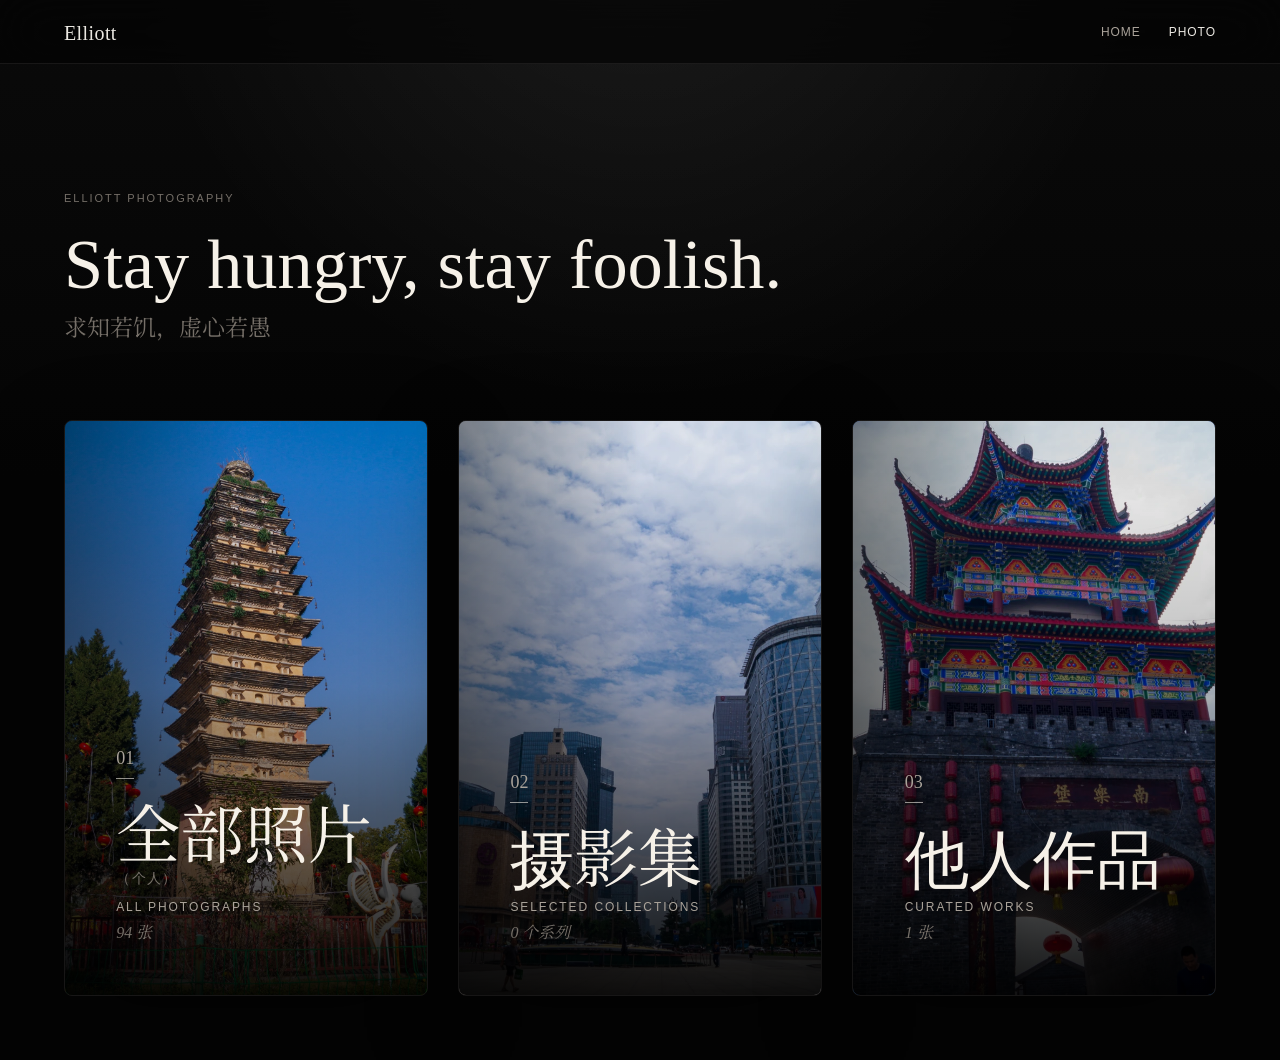
==== photo/index.html @ 7c8826be "Separate tile backgrounds: personal vs others pools" ====
<!doctype html>
<html lang="zh-CN">
  <head>
    <meta charset="utf-8">
    <meta name="viewport" content="width=device-width, initial-scale=1">
    <title>Photo | Elliott</title>
    <link rel="stylesheet" href="/assets/styles.css">
  </head>
  <body>
    <script src="/assets/header.js"></script>
    <main class="photo-landing">
      <section class="photo-hero">
        <p class="kicker">Elliott Photography</p>
        <div class="hero-quote" id="hero-quote">
          <h1 class="hero-quote-en" id="hero-quote-en"></h1>
          <p class="hero-quote-zh" id="hero-quote-zh"></p>
        </div>
      </section>
      <section class="photo-tiles" aria-label="摄影入口">
        <a class="photo-tile photo-tile-all" href="/photo/all/">
          <img class="tile-bg-img" id="tile-bg-all" alt="">
          <span class="tile-index">01</span>
          <span class="tile-title">全部照片</span>
          <span class="tile-tag">（个人）</span>
          <span class="tile-subtitle">All photographs</span>
          <span class="tile-stat" id="all-count"></span>
        </a>
        <a class="photo-tile photo-tile-collections" href="/photo/collections/">
          <span class="tile-index">02</span>
          <span class="tile-title">摄影集</span>
          <span class="tile-subtitle">Selected collections</span>
          <span class="tile-stat" id="collection-count"></span>
        </a>
        <a class="photo-tile photo-tile-others" href="/photo/others/">
          <img class="tile-bg-img" id="tile-bg-others" alt="">
          <span class="tile-index">03</span>
          <span class="tile-title">他人作品</span>
          <span class="tile-subtitle">Curated works</span>
          <span class="tile-stat" id="others-count"></span>
        </a>
      </section>
    </main>

    <script src="/assets/photo-data.js"></script>
    <script>
      (function () {
        var items = window.PHOTO_ITEMS || [];
        var allCount = document.querySelector("#all-count");
        var colCount = document.querySelector("#collection-count");
        var othersCount = document.querySelector("#others-count");
        if (allCount) allCount.textContent = items.filter(function(p) { return !p.author; }).length + " 张";
        if (colCount) {
          var cols = new Set(items.map(function (p) { return p.collection; }).filter(Boolean));
          colCount.textContent = cols.size + " 个系列";
        }
        if (othersCount) {
          var others = items.filter(function (p) { return !!p.author; });
          othersCount.textContent = others.length + " 张";
        }

        var quotes = [
          { en: "Die Luft der Freiheit weht.",       zh: "自由之风永远吹拂" },
          { en: "Fiat Lux.",                          zh: "要有光" },
          { en: "Turn on, tune in, drop out.",        zh: "觉醒，融入，超脱" },
          { en: "Why join the navy if you can be a pirate.", zh: "能当海盗，何必从军" },
          { en: "Amor Fati.",                         zh: "爱命运" },
          { en: "Memento Mori.",                      zh: "勿忘你终有一死" },
          { en: "Stay hungry, stay foolish.",          zh: "求知若饥，虚心若愚" },
          { en: "Verweile doch, du bist so schön.",    zh: "你真美啊，请停一停" }
        ];
        var q = quotes[Math.floor(Math.random() * quotes.length)];
        document.getElementById("hero-quote-en").textContent = q.en;
        document.getElementById("hero-quote-zh").textContent = q.zh;

        /* ---- rotating tile backgrounds ---- */

        var tileBgAll = document.getElementById("tile-bg-all");
        var tileBgOthers = document.getElementById("tile-bg-others");
        if (!tileBgAll || !tileBgOthers || !items.length) return;

        var personalImages = items.filter(function (p) { return !p.author; }).map(function (p) { return p.image; });
        var othersImages = items.filter(function (p) { return !!p.author; }).map(function (p) { return p.image; });

        var currentAll = -1, currentOthers = -1;
        var fadingAll = false, fadingOthers = false;

        function pickNext(arr, current) {
          if (!arr.length) return -1;
          var next;
          do { next = Math.floor(Math.random() * arr.length); }
          while (next === current && arr.length > 1);
          return next;
        }

        function cycle(slot, target, images, currentRef, fadingRef) {
          return function () {
            if (fadingRef[0]) return;
            if (!images.length) return;
            var next = pickNext(images, currentRef[0]);
            if (next < 0) return;
            var preload = new Image();
            preload.onload = function () {
              if (fadingRef[0]) return;
              fadingRef[0] = true;
              target.style.opacity = "0";
              target.addEventListener("transitionend", function handler() {
                target.removeEventListener("transitionend", handler);
                target.src = images[next];
                target.style.opacity = "1";
                currentRef[0] = next;
                fadingRef[0] = false;
              });
            };
            preload.src = images[next];
          };
        }

        var fadeAll = { 0: false };
        var fadeOthers = { 0: false };
        var curAll = { 0: -1 };
        var curOthers = { 0: -1 };

        function setBg(slot, target, images, currentRef) {
          if (!images.length) return;
          var idx = pickNext(images, -1);
          if (idx < 0) return;
          currentRef[0] = idx;
          target.src = images[idx];
        }

        setBg("all", tileBgAll, personalImages, curAll);
        setBg("others", tileBgOthers, othersImages, curOthers);

        setInterval(cycle("all", tileBgAll, personalImages, curAll, fadeAll), 6000);
        setInterval(cycle("others", tileBgOthers, othersImages, curOthers, fadeOthers), 6000);
      })();
    </script>
  </body>
</html>
---- assets/styles.css ----
@font-face {
  font-family: "Noto Serif SC";
  src: url("[data-uri]") format("woff2");
  font-display: swap;
}

:root {
  color-scheme: dark;
  --bg: #040404;
  --ink: #f6f1e8;
  --text: #ebe8e2;
  --muted: #aaa39a;
  --dim: #756f68;
  --line: rgba(246, 241, 232, 0.16);
  --line-soft: rgba(246, 241, 232, 0.08);
  --panel: rgba(246, 241, 232, 0.045);
  --serif: "Noto Serif SC", Didot, "Bodoni 72", "Times New Roman", "Songti SC", serif;
  --sans: -apple-system, BlinkMacSystemFont, "SF Pro Text", "Helvetica Neue", Arial, sans-serif;
}

* {
  box-sizing: border-box;
}

body {
  margin: 0;
  min-height: 100vh;
  background:
    radial-gradient(circle at 50% -10%, rgba(255, 255, 255, 0.08), transparent 32rem),
    linear-gradient(180deg, #0a0a0a 0%, var(--bg) 45%);
  color: var(--text);
  font-family: var(--sans);
}

a {
  color: inherit;
  text-decoration: none;
}

.site-header {
  position: sticky;
  top: 0;
  z-index: 10;
  display: flex;
  align-items: center;
  justify-content: space-between;
  height: 64px;
  padding: 0 clamp(20px, 5vw, 72px);
  border-bottom: 1px solid var(--line-soft);
  background: rgba(4, 4, 4, 0.7);
  backdrop-filter: blur(28px) saturate(1.1);
}

.brand {
  font-family: var(--serif);
  font-size: 20px;
  font-weight: 400;
  letter-spacing: 0.02em;
}

nav {
  display: flex;
  gap: 28px;
  color: var(--muted);
  font-size: 12px;
  letter-spacing: 0.08em;
  text-transform: uppercase;
}

nav a {
  transition: color 160ms ease;
}

nav a:hover,
nav a.is-active {
  color: var(--text);
}

.home-shell {
  display: grid;
  min-height: calc(100vh - 64px);
  place-items: center;
  padding: 40px 24px;
}

.home-shell h1 {
  margin: 0;
  font-family: var(--serif);
  font-size: clamp(42px, 9vw, 96px);
  font-weight: 400;
}

.photo-landing {
  min-height: calc(100vh - 64px);
  padding: clamp(30px, 5vw, 76px);
}

.photo-hero {
  display: grid;
  gap: 14px;
  max-width: 1280px;
  margin: 0 auto clamp(34px, 6vw, 76px);
  padding-top: clamp(26px, 5vw, 72px);
}

.kicker {
  margin: 0;
  color: var(--dim);
  font-size: 11px;
  letter-spacing: 0.18em;
  text-transform: uppercase;
}

.page-title h1 {
  margin: 0;
  color: var(--ink);
  font-family: var(--serif);
  font-weight: 400;
  line-height: 0.98;
}

/* photo-hero h1 now uses .hero-quote-en */

.page-intro {
  margin: 0;
  max-width: 560px;
  color: var(--muted);
  font-family: var(--serif);
  font-size: clamp(18px, 2.1vw, 28px);
  line-height: 1.42;
}

.hero-quote {
  max-width: 1600px;
}

.hero-quote-en {
  margin: 0;
  color: var(--ink);
  font-family: var(--serif);
  font-size: clamp(44px, 5.5vw, 88px);
  font-weight: 400;
  line-height: 1.15;
}

.hero-quote-zh {
  margin: 10px 0 0;
  color: var(--dim);
  font-family: var(--serif);
  font-size: clamp(16px, 1.8vw, 24px);
  line-height: 1.5;
}

.photo-tiles {
  display: grid;
  grid-template-columns: repeat(3, minmax(0, 1fr));
  gap: clamp(18px, 2.4vw, 34px);
  max-width: 1280px;
  margin: 0 auto;
}

.photo-tile {
  position: relative;
  display: grid;
  align-content: end;
  min-height: min(64vh, 680px);
  padding: clamp(28px, 4vw, 52px);
  overflow: hidden;
  border: 1px solid var(--line-soft);
  border-radius: 8px;
  isolation: isolate;
  background-position: center;
  background-size: cover;
  transform: translateZ(0);
  box-shadow: 0 32px 90px rgba(0, 0, 0, 0.38);
}

.photo-tile::before {
  position: absolute;
  inset: 0;
  z-index: -2;
  content: "";
  background: center / cover no-repeat;
  transition: transform 500ms ease;
}

.photo-tile::after {
  position: absolute;
  inset: 0;
  z-index: -1;
  content: "";
  background:
    linear-gradient(180deg, rgba(0, 0, 0, 0.08) 10%, rgba(0, 0, 0, 0.24) 46%, rgba(0, 0, 0, 0.92) 100%),
    linear-gradient(90deg, rgba(0, 0, 0, 0.42), transparent 50%);
}

.photo-tile:hover::before {
  transform: scale(1.035);
}

.tile-bg-img {
  position: absolute;
  inset: 0;
  z-index: -3;
  width: 100%;
  height: 100%;
  object-fit: cover;
  transition: opacity 800ms ease, transform 500ms ease;
}

.photo-tile:hover .tile-bg-img {
  transform: scale(1.035);
}

.photo-tile-all::before {
  background-image: none;
}

.tile-index {
  display: block;
  width: fit-content;
  margin-bottom: 18px;
  padding-bottom: 9px;
  border-bottom: 1px solid rgba(246, 241, 232, 0.58);
  color: var(--muted);
  font-family: var(--serif);
  font-size: 18px;
}

.tile-title,
.tile-subtitle {
  display: block;
}

.tile-title {
  color: var(--ink);
  font-family: var(--serif);
  font-size: clamp(36px, 5vw, 72px);
  font-weight: 400;
  line-height: 1.05;
}

.tile-tag {
  display: block;
  margin-top: 6px;
  color: var(--dim);
  font-family: var(--sans);
  font-size: clamp(11px, 1.2vw, 14px);
  letter-spacing: 0.1em;
}

.tile-subtitle {
  margin-top: 12px;
  color: var(--muted);
  font-size: 12px;
  letter-spacing: 0.16em;
  text-transform: uppercase;
}

.tile-stat {
  display: block;
  margin-top: 6px;
  color: var(--dim);
  font-family: var(--serif);
  font-size: 16px;
  font-style: italic;
}

.photo-tile-all::before {
  background-image: none;
}

.photo-tile-collections::before {
  background-image: url("/assets/photo/thumbs/2026-06-05_cdcwq_DSC06808.webp");
}

.photo-tile-others::before {
  background-image: url("/assets/photo/thumbs/2026-05-03_cgx_20260503-DSC06710.webp");
}

.all-page {
  width: min(1360px, 100%);
  margin: 0 auto;
  padding: clamp(30px, 5vw, 76px);
}

.page-title {
  display: grid;
  gap: 14px;
  margin: clamp(30px, 5vw, 70px) 0 clamp(28px, 4vw, 52px);
}

.page-title p {
  margin: 0;
}

.page-title h1 {
  font-size: clamp(58px, 9vw, 132px);
}

.filter-bar {
  display: grid;
  grid-template-columns: repeat(auto-fit, minmax(140px, 1fr));
  gap: 0;
  border-top: 1px solid var(--line);
  border-bottom: 1px solid var(--line);
  background: linear-gradient(180deg, rgba(255, 255, 255, 0.026), rgba(255, 255, 255, 0.01));
}

#location-filters {
  display: grid;
  grid-template-columns: repeat(auto-fit, minmax(130px, 1fr));
  gap: 0;
  border-right: 1px solid var(--line-soft);
}

label {
  display: grid;
  gap: 12px;
  min-width: 0;
  padding: 18px;
  border-right: 1px solid var(--line-soft);
}

label:last-child {
  border-right: 0;
}

label span {
  color: var(--dim);
  font-size: 11px;
  letter-spacing: 0.12em;
  text-transform: uppercase;
}

select {
  width: 100%;
  min-height: 40px;
  border: 0;
  border-radius: 0;
  background: transparent;
  color: var(--ink);
  font: inherit;
  font-family: var(--serif);
  font-size: 20px;
  padding: 0;
}

.result-line {
  display: flex;
  justify-content: space-between;
  gap: 16px;
  margin: 24px 0 30px;
  color: var(--dim);
  font-size: 11px;
  letter-spacing: 0.14em;
  text-transform: uppercase;
}

.photo-grid {
  display: grid;
  grid-template-columns: repeat(3, minmax(0, 1fr));
  gap: clamp(22px, 3vw, 42px);
}

.photo-card {
  overflow: hidden;
  border-bottom: 1px solid var(--line-soft);
  background: transparent;
  cursor: pointer;
}
.photo-card img {
  display: block;
  width: 100%;
  aspect-ratio: 3 / 4;
  object-fit: cover;
  filter: grayscale(0.08) contrast(1.02);
}

.photo-card-copy {
  padding: 18px 0 24px;
}

.photo-card h2 {
  margin: 0 0 9px;
  color: var(--ink);
  font-family: var(--serif);
  font-size: clamp(25px, 2.3vw, 36px);
  font-weight: 400;
  line-height: 1.05;
}

.photo-card p,
.empty-state {
  margin: 0;
  color: var(--muted);
  font-size: 14px;
}

.photo-location-row {
  display: flex;
  align-items: baseline;
  justify-content: space-between;
  gap: 12px;
  margin: 0;
}

.photo-location {
  letter-spacing: 0.03em;
  margin: 0;
}

.photo-note-trigger {
  flex-shrink: 0;
  border: 0;
  background: none;
  color: var(--dim);
  font-family: var(--serif);
  font-size: 13px;
  cursor: pointer;
  padding: 0;
  transition: color 160ms ease;
}

.photo-note-trigger:hover {
  color: var(--ink);
}

.photo-note-popover {
  margin: 8px 0 0;
  padding: 14px 18px;
  border-left: 2px solid var(--line);
  background: var(--panel);
  border-radius: 0 6px 6px 0;
}

.photo-note-text {
  margin: 0;
  color: var(--muted);
  font-family: var(--serif);
  font-size: 14px;
  line-height: 1.6;
}

.photo-date {
  margin-top: 8px;
  color: var(--dim);
  font-family: var(--serif);
  font-size: 17px;
}

.photo-meta {
  display: grid;
  grid-template-columns: repeat(2, minmax(0, 1fr));
  gap: 11px 16px;
  margin: 18px 0 0;
  padding-top: 18px;
  border-top: 1px solid var(--line-soft);
}

.photo-meta div {
  padding: 0;
}

.photo-meta dt,
.photo-meta dd {
  margin: 0;
}

.photo-meta dt {
  color: var(--muted);
  font-size: 10px;
  letter-spacing: 0.1em;
  text-transform: uppercase;
}

.photo-meta dd {
  margin-top: 4px;
  color: var(--text);
  font-family: var(--serif);
  font-size: 15px;
}

.empty-state {
  padding: 60px 0;
  text-align: center;
}

/* ---- collections page ---- */

.collections-page {
  width: min(1360px, 100%);
  margin: 0 auto;
  padding: clamp(30px, 5vw, 76px);
}

.collection-group {
  margin-bottom: clamp(48px, 8vw, 100px);
}

.collection-group:last-child {
  margin-bottom: 0;
}

.collection-header {
  display: grid;
  gap: 12px;
  margin-bottom: clamp(28px, 4vw, 48px);
  padding-bottom: clamp(22px, 3vw, 36px);
  border-bottom: 1px solid var(--line);
}

.collection-header h2 {
  margin: 0;
  color: var(--ink);
  font-family: var(--serif);
  font-size: clamp(40px, 6vw, 80px);
  font-weight: 400;
  line-height: 0.98;
}

.collection-sub {
  margin: 0;
  color: var(--muted);
  font-family: var(--serif);
  font-size: clamp(16px, 1.8vw, 22px);
}

.collection-sub a {
  color: var(--text);
  text-decoration: none;
  transition: color 160ms ease;
}

.collection-sub a:hover {
  color: var(--ink);
}

@media (max-width: 1100px) {
  .photo-tiles {
    grid-template-columns: repeat(2, minmax(0, 1fr));
  }
}

@media (max-width: 880px) {
  .photo-tiles,
  .photo-grid,
  .filter-bar {
    grid-template-columns: 1fr;
  }

  .photo-tile {
    min-height: 360px;
  }

  label {
    border-right: 0;
    border-bottom: 1px solid var(--line-soft);
  }

  #location-filters {
    border-right: 0;
    border-bottom: 1px solid var(--line-soft);
  }

  label:last-child {
    border-bottom: 0;
  }
}

@media (max-width: 560px) {
  .site-header {
    height: 56px;
    padding: 0 18px;
  }

  .brand {
    font-size: 18px;
  }

  nav {
    gap: 18px;
    font-size: 11px;
  }

  .photo-landing {
    padding: 22px 16px 40px;
  }

  .photo-hero {
    gap: 12px;
    margin-bottom: 30px;
    padding-top: 18px;
  }

  .photo-hero h1 {
    font-size: clamp(48px, 17vw, 74px);
  }

  .hero-quote-en {
    font-size: clamp(38px, 10vw, 56px);
  }

  .photo-tile {
    min-height: 48vh;
    padding: 24px;
  }

  .tile-title {
    font-size: clamp(40px, 13vw, 58px);
  }

  .all-page {
    padding: 22px 16px 40px;
  }

  .collections-page {
    padding: 22px 16px 40px;
  }

  .page-title {
    margin: 28px 0 28px;
  }

  .page-title h1 {
    font-size: clamp(50px, 18vw, 76px);
  }

  .filter-bar {
    gap: 0;
  }

  select {
    min-height: 44px;
    font-size: 19px;
  }

  .result-line {
    justify-content: flex-start;
    flex-wrap: wrap;
    margin: 22px 0 24px;
  }

  .photo-card h2 {
    font-size: 30px;
  }
}

/* ---- lightbox ---- */

.lightbox-overlay {
  position: fixed;
  inset: 0;
  z-index: 100;
  display: flex;
  align-items: center;
  justify-content: center;
  background: rgba(0, 0, 0, 0.92);
  backdrop-filter: blur(12px);
  opacity: 0;
  pointer-events: none;
  transition: opacity 280ms ease;
}

.lightbox-overlay[aria-hidden="false"] {
  opacity: 1;
  pointer-events: auto;
}

.lightbox-img {
  max-width: 92vw;
  max-height: 92vh;
  object-fit: contain;
  border-radius: 4px;
  box-shadow: 0 0 120px rgba(0, 0, 0, 0.5);
  cursor: zoom-out;
}

.lightbox-close {
  position: absolute;
  top: 24px;
  right: 28px;
  width: 44px;
  height: 44px;
  display: flex;
  align-items: center;
  justify-content: center;
  border: 0;
  border-radius: 50%;
  background: rgba(255, 255, 255, 0.1);
  color: var(--ink);
  font-size: 28px;
  line-height: 1;
  cursor: pointer;
  transition: background 160ms ease;
}

.lightbox-close:hover {
  background: rgba(255, 255, 255, 0.22);
}
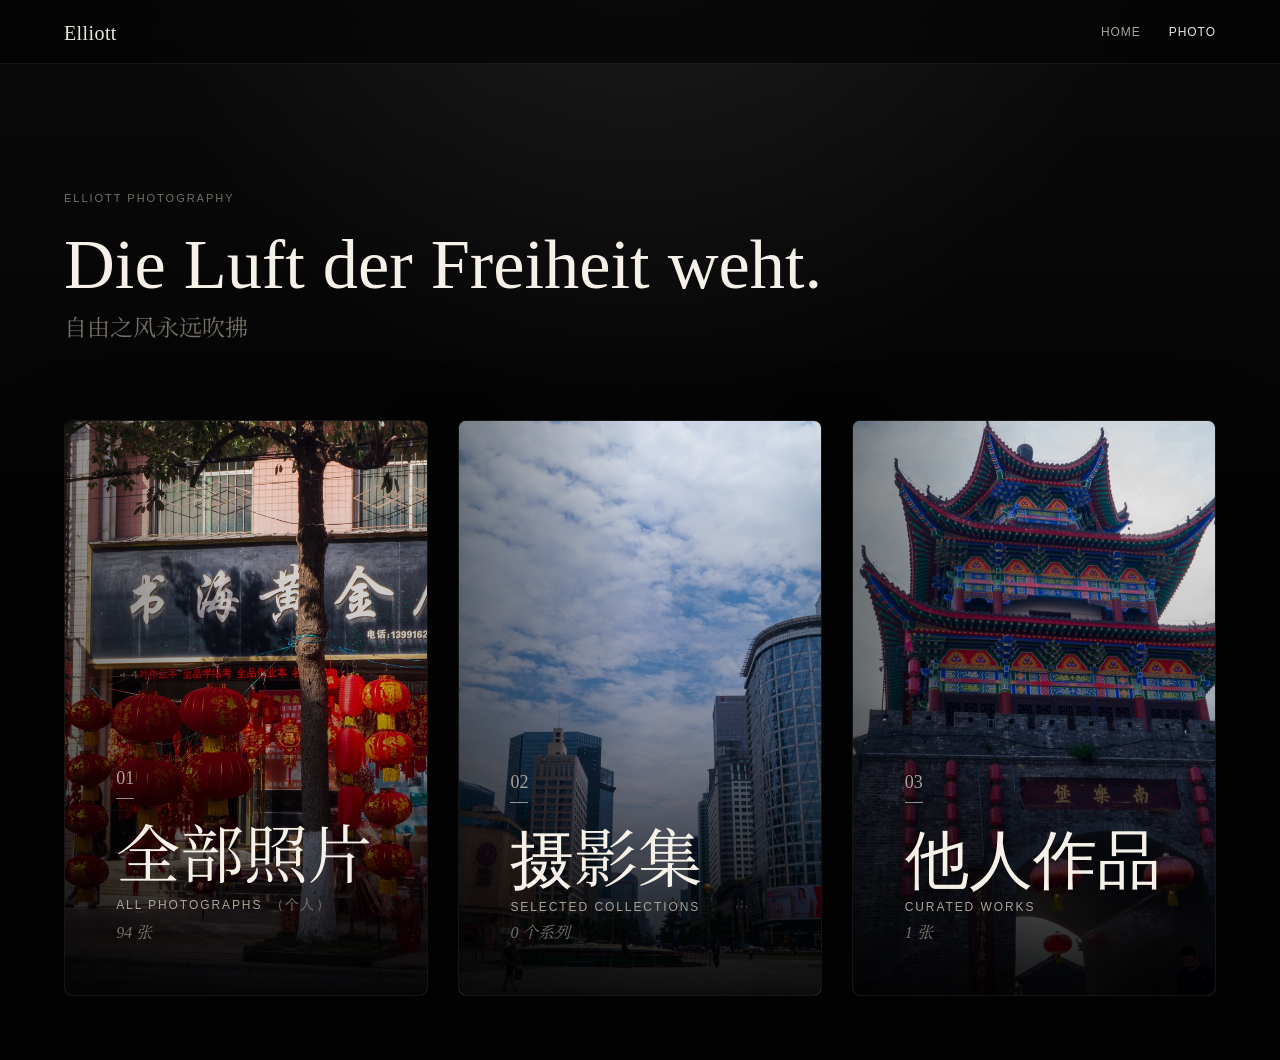
==== commit dcbfe04b: "Move （个人）next to English subtitle on same line" ====
--- a/photo/index.html
+++ b/photo/index.html
@@ -21,8 +21,7 @@
           <img class="tile-bg-img" id="tile-bg-all" alt="">
           <span class="tile-index">01</span>
           <span class="tile-title">全部照片</span>
-          <span class="tile-tag">（个人）</span>
-          <span class="tile-subtitle">All photographs</span>
+          <span class="tile-subtitle">All photographs <span class="tile-tag">（个人）</span></span>
           <span class="tile-stat" id="all-count"></span>
         </a>
         <a class="photo-tile photo-tile-collections" href="/photo/collections/">
--- a/assets/styles.css
+++ b/assets/styles.css
@@ -241,12 +241,11 @@
 }
 
 .tile-tag {
-  display: block;
-  margin-top: 6px;
   color: var(--dim);
   font-family: var(--sans);
   font-size: clamp(11px, 1.2vw, 14px);
   letter-spacing: 0.1em;
+  margin-left: 2px;
 }
 
 .tile-subtitle {
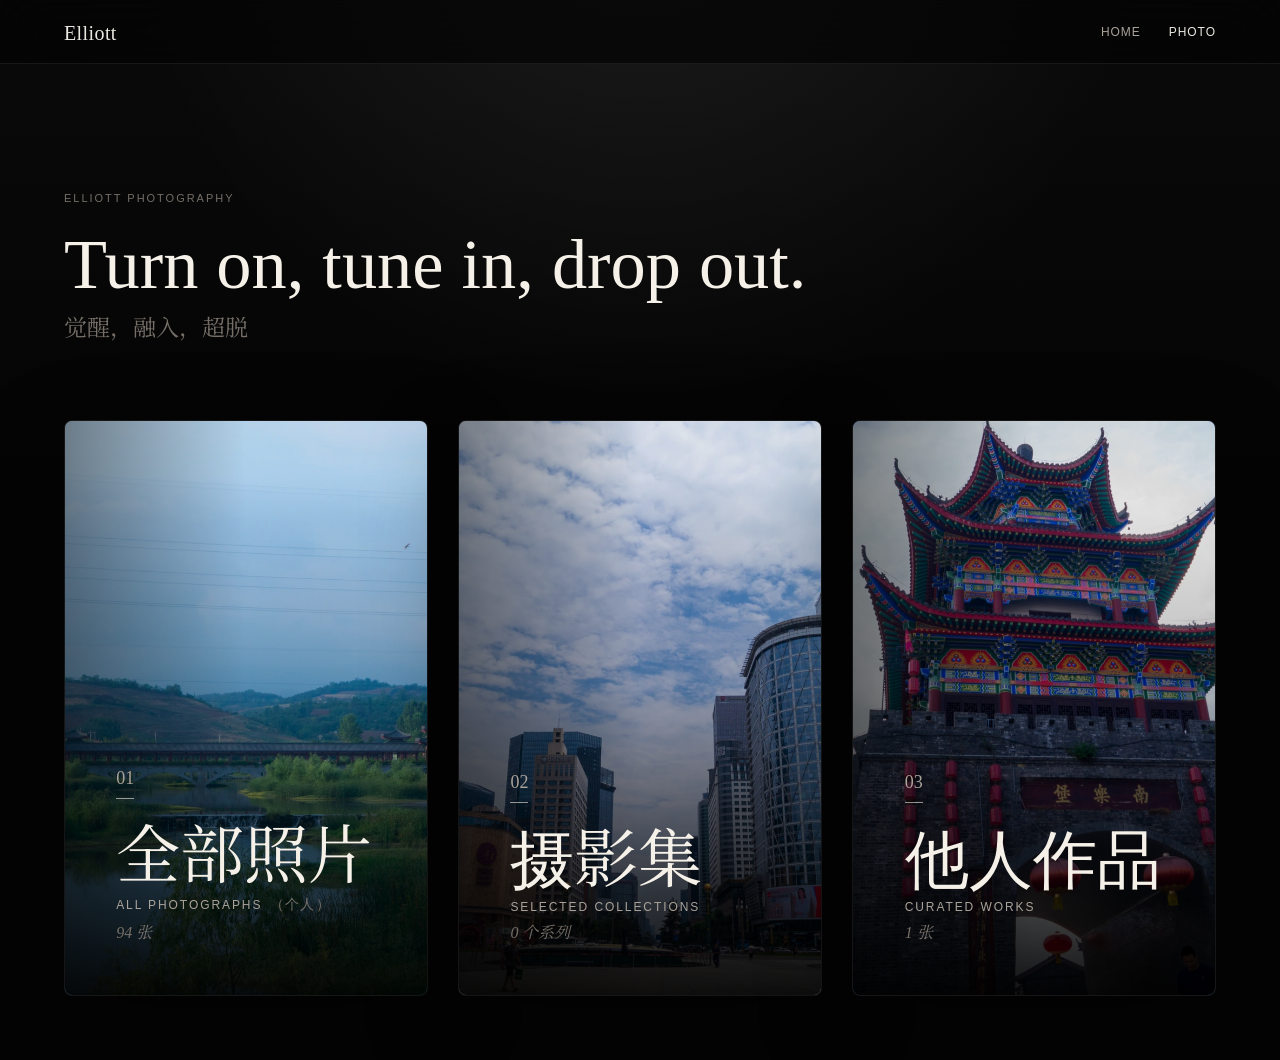
==== commit 9f61d240: "Add cache-busting version to all assets" ====
--- a/photo/index.html
+++ b/photo/index.html
@@ -4,10 +4,10 @@
     <meta charset="utf-8">
     <meta name="viewport" content="width=device-width, initial-scale=1">
     <title>Photo | Elliott</title>
-    <link rel="stylesheet" href="/assets/styles.css">
+    <link rel="stylesheet" href="/assets/styles.css?v=2">
   </head>
   <body>
-    <script src="/assets/header.js"></script>
+    <script src="/assets/header.js?v=2"></script>
     <main class="photo-landing">
       <section class="photo-hero">
         <p class="kicker">Elliott Photography</p>
@@ -40,7 +40,7 @@
       </section>
     </main>
 
-    <script src="/assets/photo-data.js"></script>
+    <script src="/assets/photo-data.js?v=2"></script>
     <script>
       (function () {
         var items = window.PHOTO_ITEMS || [];
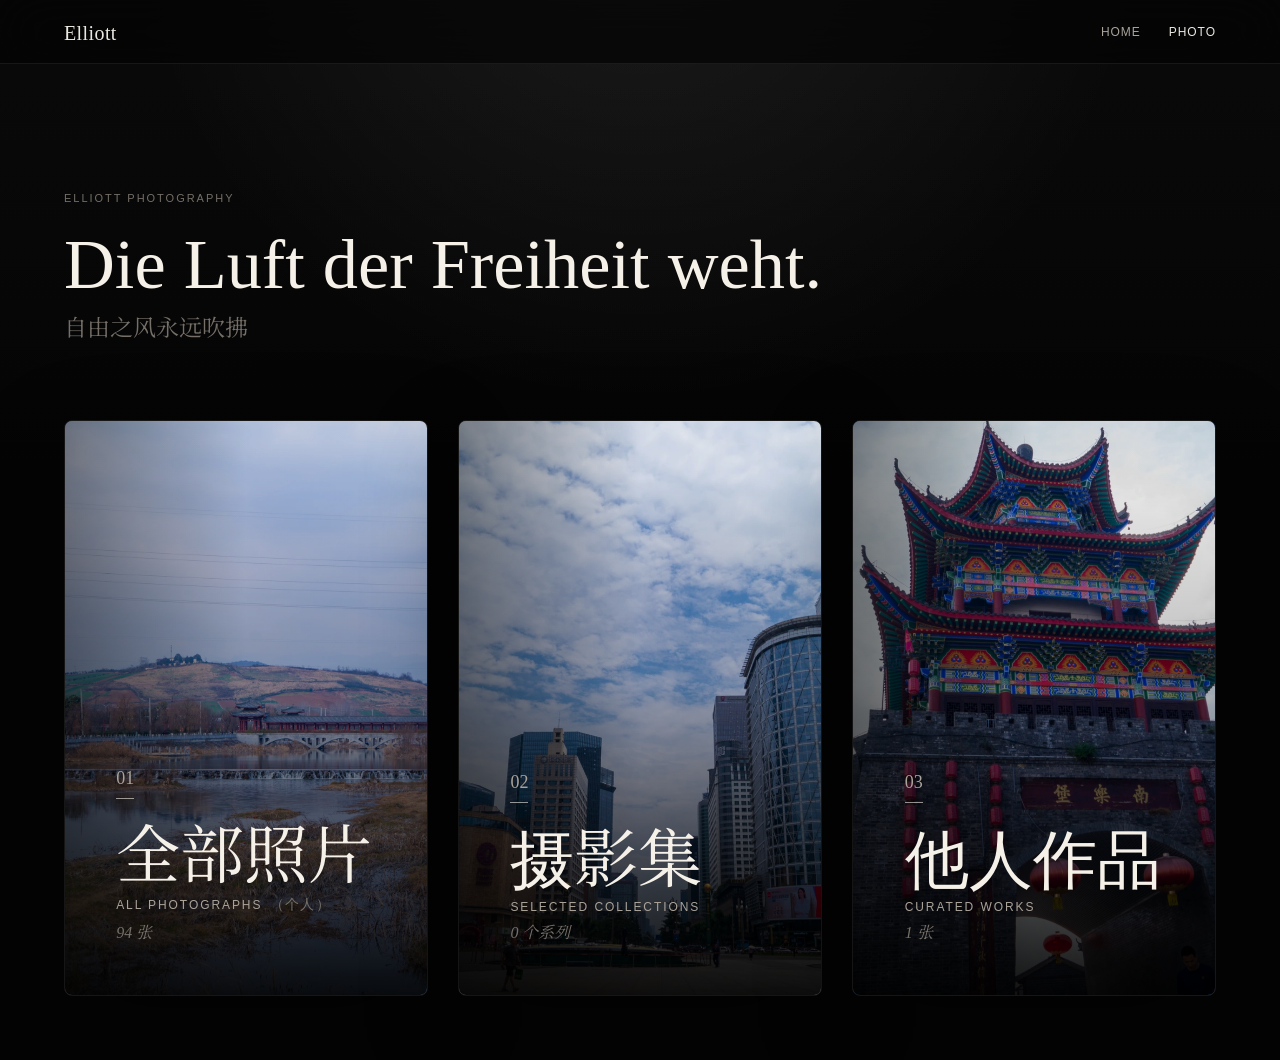
==== commit cd119a5b: "Rewrite tile bg logic: simpler, no mutable refs" ====
--- a/photo/index.html
+++ b/photo/index.html
@@ -77,61 +77,43 @@
         var tileBgOthers = document.getElementById("tile-bg-others");
         if (!tileBgAll || !tileBgOthers || !items.length) return;
 
-        var personalImages = items.filter(function (p) { return !p.author; }).map(function (p) { return p.image; });
-        var othersImages = items.filter(function (p) { return !!p.author; }).map(function (p) { return p.image; });
+        var personalImgs = [];
+        var othersImgs = [];
+        items.forEach(function (p) {
+          if (p.author) {
+            othersImgs.push(p.image);
+          } else {
+            personalImgs.push(p.image);
+          }
+        });
 
-        var currentAll = -1, currentOthers = -1;
-        var fadingAll = false, fadingOthers = false;
-
-        function pickNext(arr, current) {
-          if (!arr.length) return -1;
-          var next;
-          do { next = Math.floor(Math.random() * arr.length); }
-          while (next === current && arr.length > 1);
-          return next;
+        function randomPick(arr) {
+          return arr[Math.floor(Math.random() * arr.length)];
         }
 
-        function cycle(slot, target, images, currentRef, fadingRef) {
-          return function () {
-            if (fadingRef[0]) return;
-            if (!images.length) return;
-            var next = pickNext(images, currentRef[0]);
-            if (next < 0) return;
-            var preload = new Image();
-            preload.onload = function () {
-              if (fadingRef[0]) return;
-              fadingRef[0] = true;
-              target.style.opacity = "0";
-              target.addEventListener("transitionend", function handler() {
-                target.removeEventListener("transitionend", handler);
-                target.src = images[next];
-                target.style.opacity = "1";
-                currentRef[0] = next;
-                fadingRef[0] = false;
-              });
-            };
-            preload.src = images[next];
+        function cycleTile(img, images) {
+          if (!images.length) return;
+          var preload = new Image();
+          preload.onload = function () {
+            img.style.opacity = "0";
+            var done = false;
+            function onEnd() {
+              if (done) return;
+              done = true;
+              img.removeEventListener("transitionend", onEnd);
+              img.src = preload.src;
+              img.style.opacity = "1";
+            }
+            img.addEventListener("transitionend", onEnd);
           };
+          preload.src = randomPick(images);
         }
 
-        var fadeAll = { 0: false };
-        var fadeOthers = { 0: false };
-        var curAll = { 0: -1 };
-        var curOthers = { 0: -1 };
+        tileBgAll.src = randomPick(personalImgs);
+        tileBgOthers.src = randomPick(othersImgs);
 
-        function setBg(slot, target, images, currentRef) {
-          if (!images.length) return;
-          var idx = pickNext(images, -1);
-          if (idx < 0) return;
-          currentRef[0] = idx;
-          target.src = images[idx];
-        }
-
-        setBg("all", tileBgAll, personalImages, curAll);
-        setBg("others", tileBgOthers, othersImages, curOthers);
-
-        setInterval(cycle("all", tileBgAll, personalImages, curAll, fadeAll), 6000);
-        setInterval(cycle("others", tileBgOthers, othersImages, curOthers, fadeOthers), 6000);
+        setInterval(function () { cycleTile(tileBgAll, personalImgs); }, 6000);
+        setInterval(function () { cycleTile(tileBgOthers, othersImgs); }, 6000);
       })();
     </script>
   </body>
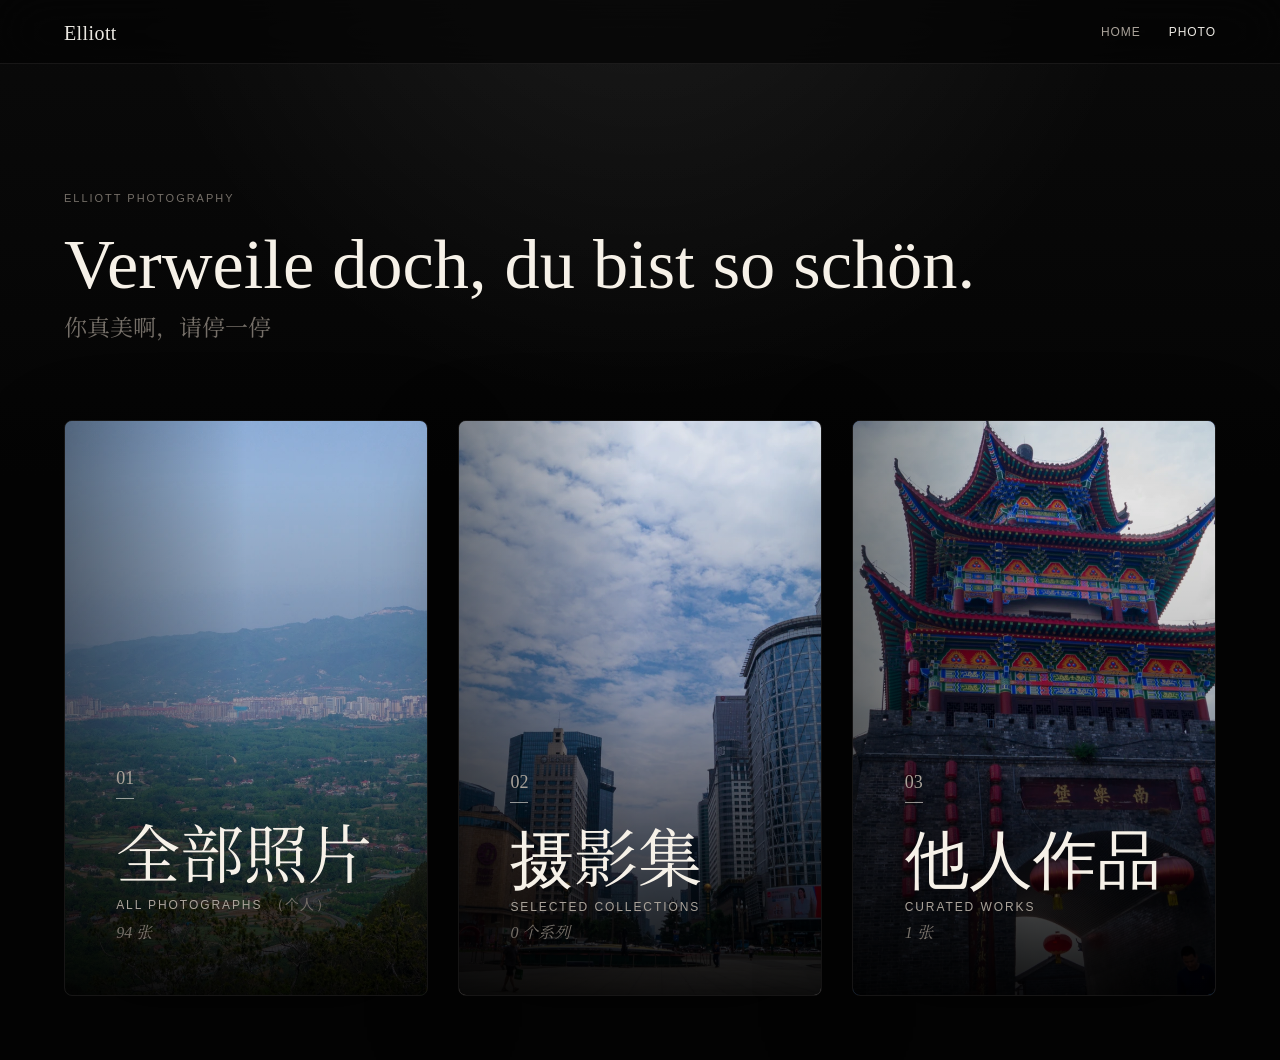
==== commit f22ccdb9: "Simplify: set others bg once, no cycling" ====
--- a/photo/index.html
+++ b/photo/index.html
@@ -75,45 +75,34 @@
 
         var tileBgAll = document.getElementById("tile-bg-all");
         var tileBgOthers = document.getElementById("tile-bg-others");
-        if (!tileBgAll || !tileBgOthers || !items.length) return;
+        if (!tileBgAll || !items.length) return;
 
-        var personalImgs = [];
-        var othersImgs = [];
-        items.forEach(function (p) {
-          if (p.author) {
-            othersImgs.push(p.image);
-          } else {
-            personalImgs.push(p.image);
-          }
-        });
+        var personalImgs = items.filter(function (p) { return !p.author; }).map(function (p) { return p.image; });
 
-        function randomPick(arr) {
-          return arr[Math.floor(Math.random() * arr.length)];
+        tileBgAll.src = personalImgs[Math.floor(Math.random() * personalImgs.length)];
+
+        if (tileBgOthers) {
+          var othersImg = items.filter(function (p) { return !!p.author; }).map(function (p) { return p.image; })[0];
+          if (othersImg) tileBgOthers.src = othersImg;
         }
 
-        function cycleTile(img, images) {
-          if (!images.length) return;
+        setInterval(function () {
+          if (!personalImgs.length) return;
           var preload = new Image();
           preload.onload = function () {
-            img.style.opacity = "0";
+            tileBgAll.style.opacity = "0";
             var done = false;
             function onEnd() {
               if (done) return;
               done = true;
-              img.removeEventListener("transitionend", onEnd);
-              img.src = preload.src;
-              img.style.opacity = "1";
+              tileBgAll.removeEventListener("transitionend", onEnd);
+              tileBgAll.src = preload.src;
+              tileBgAll.style.opacity = "1";
             }
-            img.addEventListener("transitionend", onEnd);
+            tileBgAll.addEventListener("transitionend", onEnd);
           };
-          preload.src = randomPick(images);
-        }
-
-        tileBgAll.src = randomPick(personalImgs);
-        tileBgOthers.src = randomPick(othersImgs);
-
-        setInterval(function () { cycleTile(tileBgAll, personalImgs); }, 6000);
-        setInterval(function () { cycleTile(tileBgOthers, othersImgs); }, 6000);
+          preload.src = personalImgs[Math.floor(Math.random() * personalImgs.length)];
+        }, 6000);
       })();
     </script>
   </body>
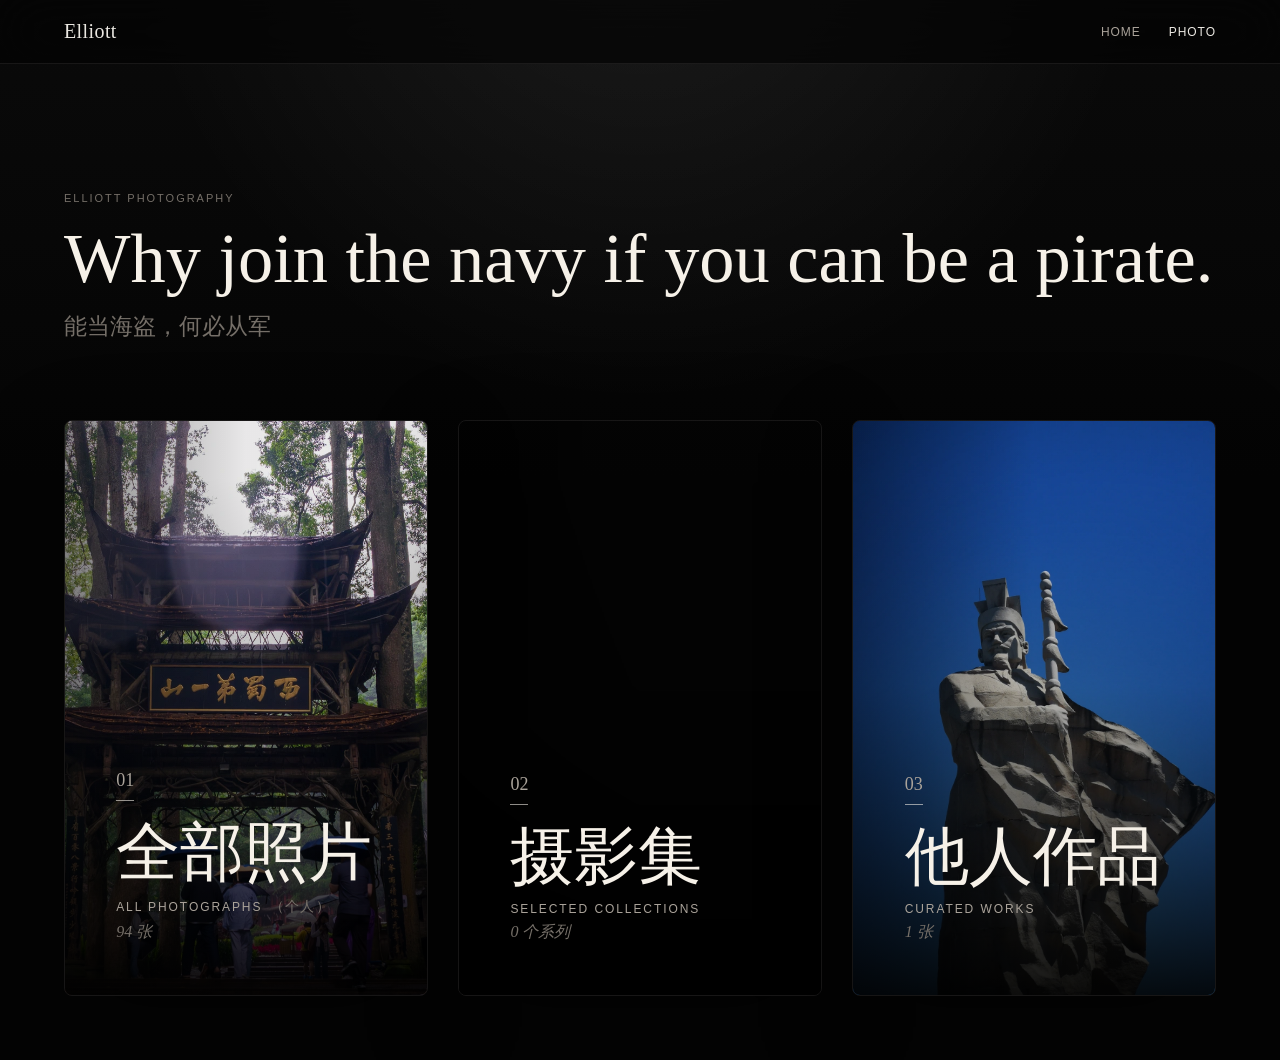
==== commit 6b304d21: "Bump cache version to v3" ====
--- a/photo/index.html
+++ b/photo/index.html
@@ -4,10 +4,10 @@
     <meta charset="utf-8">
     <meta name="viewport" content="width=device-width, initial-scale=1">
     <title>Photo | Elliott</title>
-    <link rel="stylesheet" href="/assets/styles.css?v=2">
+    <link rel="stylesheet" href="/assets/styles.css?v=3">
   </head>
   <body>
-    <script src="/assets/header.js?v=2"></script>
+    <script src="/assets/header.js?v=3"></script>
     <main class="photo-landing">
       <section class="photo-hero">
         <p class="kicker">Elliott Photography</p>
@@ -40,7 +40,7 @@
       </section>
     </main>
 
-    <script src="/assets/photo-data.js?v=2"></script>
+    <script src="/assets/photo-data.js?v=3"></script>
     <script>
       (function () {
         var items = window.PHOTO_ITEMS || [];
--- a/assets/styles.css
+++ b/assets/styles.css
@@ -1,6 +1,6 @@
 @font-face {
   font-family: "Noto Serif SC";
-  src: url("[data-uri]") format("woff2");
+  src: url("/assets/font/noto-serif-sc.woff2") format("woff2");
   font-display: swap;
 }
 
@@ -90,6 +90,59 @@
   font-weight: 400;
 }
 
+.home-content {
+  text-align: center;
+}
+
+.home-essay-link {
+  display: inline-block;
+  margin-top: 18px;
+  color: var(--dim);
+  font-family: var(--serif);
+  font-size: clamp(16px, 1.8vw, 22px);
+  cursor: pointer;
+  text-decoration: underline;
+  text-underline-offset: 4px;
+  text-decoration-color: var(--line);
+  line-height: 1.4;
+  transition: color 160ms ease;
+}
+
+.home-essay-link:hover {
+  color: var(--muted);
+  text-decoration-color: var(--muted);
+}
+
+.home-essay {
+  margin: 24px auto 0;
+  max-width: 680px;
+  text-align: left;
+}
+
+.home-essay-text {
+  padding: 28px 32px;
+  border-left: 2px solid var(--line);
+  background: var(--panel);
+  border-radius: 0 6px 6px 0;
+  font-family: var(--serif);
+}
+
+.home-essay-text p {
+  margin: 0 0 16px;
+  color: var(--muted);
+  font-size: clamp(14px, 1.4vw, 17px);
+  line-height: 1.75;
+  text-indent: 2em;
+}
+
+.home-essay-text p:first-child {
+  text-indent: 0;
+}
+
+.home-essay-text p:last-child {
+  margin-bottom: 0;
+}
+
 .photo-landing {
   min-height: calc(100vh - 64px);
   padding: clamp(30px, 5vw, 76px);
@@ -270,11 +323,11 @@
 }
 
 .photo-tile-collections::before {
-  background-image: url("/assets/photo/thumbs/2026-06-05_cdcwq_DSC06808.webp");
+  background-image: none;
 }
 
 .photo-tile-others::before {
-  background-image: url("/assets/photo/thumbs/2026-05-03_cgx_20260503-DSC06710.webp");
+  background-image: none;
 }
 
 .all-page {
@@ -366,7 +419,6 @@
   overflow: hidden;
   border-bottom: 1px solid var(--line-soft);
   background: transparent;
-  cursor: pointer;
 }
 .photo-card img {
   display: block;
@@ -374,6 +426,7 @@
   aspect-ratio: 3 / 4;
   object-fit: cover;
   filter: grayscale(0.08) contrast(1.02);
+  cursor: pointer;
 }
 
 .photo-card-copy {
@@ -441,11 +494,26 @@
   line-height: 1.6;
 }
 
+.photo-date-row {
+  display: flex;
+  justify-content: space-between;
+  align-items: baseline;
+  margin-top: 8px;
+}
+
 .photo-date {
-  margin-top: 8px;
+  margin: 0;
   color: var(--dim);
   font-family: var(--serif);
   font-size: 17px;
+}
+
+.photo-author {
+  margin: 0;
+  color: var(--dim);
+  font-family: var(--serif);
+  font-size: 15px;
+  text-align: right;
 }
 
 .photo-meta {
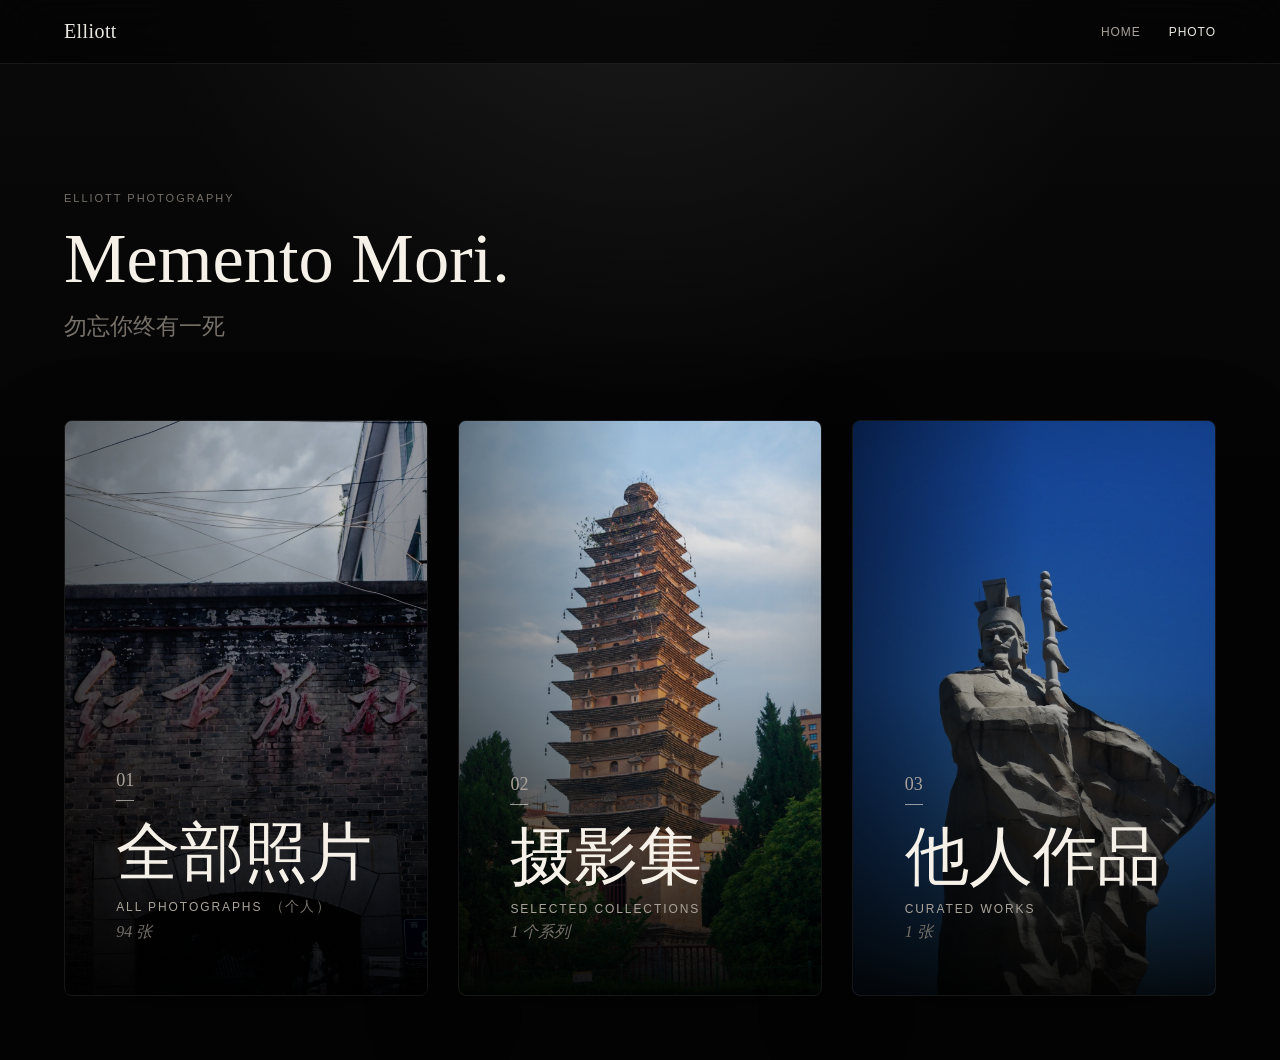
==== commit f499d1d8: "Add dynamic bg to collections tile; tile cycling with preload" ====
--- a/photo/index.html
+++ b/photo/index.html
@@ -25,6 +25,7 @@
           <span class="tile-stat" id="all-count"></span>
         </a>
         <a class="photo-tile photo-tile-collections" href="/photo/collections/">
+          <img class="tile-bg-img" id="tile-bg-collections" alt="">
           <span class="tile-index">02</span>
           <span class="tile-title">摄影集</span>
           <span class="tile-subtitle">Selected collections</span>
@@ -74,35 +75,45 @@
         /* ---- rotating tile backgrounds ---- */
 
         var tileBgAll = document.getElementById("tile-bg-all");
+        var tileBgCollections = document.getElementById("tile-bg-collections");
         var tileBgOthers = document.getElementById("tile-bg-others");
         if (!tileBgAll || !items.length) return;
 
         var personalImgs = items.filter(function (p) { return !p.author; }).map(function (p) { return p.image; });
+        var collectionImgs = items.filter(function (p) { return !!p.collection; }).map(function (p) { return p.image; });
 
-        tileBgAll.src = personalImgs[Math.floor(Math.random() * personalImgs.length)];
+        function randomFrom(arr) { return arr[Math.floor(Math.random() * arr.length)]; }
+
+        function cycleTile(img, images) {
+          if (!images.length) return;
+          var preload = new Image();
+          preload.onload = function () {
+            img.style.opacity = "0";
+            var done = false;
+            function onEnd() {
+              if (done) return;
+              done = true;
+              img.removeEventListener("transitionend", onEnd);
+              img.src = preload.src;
+              img.style.opacity = "1";
+            }
+            img.addEventListener("transitionend", onEnd);
+          };
+          preload.src = randomFrom(images);
+        }
+
+        tileBgAll.src = randomFrom(personalImgs);
+        setInterval(function () { cycleTile(tileBgAll, personalImgs); }, 6000);
+
+        if (tileBgCollections && collectionImgs.length) {
+          tileBgCollections.src = randomFrom(collectionImgs);
+          setInterval(function () { cycleTile(tileBgCollections, collectionImgs); }, 6000);
+        }
 
         if (tileBgOthers) {
           var othersImg = items.filter(function (p) { return !!p.author; }).map(function (p) { return p.image; })[0];
           if (othersImg) tileBgOthers.src = othersImg;
         }
-
-        setInterval(function () {
-          if (!personalImgs.length) return;
-          var preload = new Image();
-          preload.onload = function () {
-            tileBgAll.style.opacity = "0";
-            var done = false;
-            function onEnd() {
-              if (done) return;
-              done = true;
-              tileBgAll.removeEventListener("transitionend", onEnd);
-              tileBgAll.src = preload.src;
-              tileBgAll.style.opacity = "1";
-            }
-            tileBgAll.addEventListener("transitionend", onEnd);
-          };
-          preload.src = personalImgs[Math.floor(Math.random() * personalImgs.length)];
-        }, 6000);
       })();
     </script>
   </body>
--- a/assets/styles.css
+++ b/assets/styles.css
@@ -14,7 +14,7 @@
   --line: rgba(246, 241, 232, 0.16);
   --line-soft: rgba(246, 241, 232, 0.08);
   --panel: rgba(246, 241, 232, 0.045);
-  --serif: "Noto Serif SC", Didot, "Bodoni 72", "Times New Roman", "Songti SC", serif;
+  --serif: "Songti SC", "Noto Serif SC", "STSongti-SC", "Times New Roman", serif;
   --sans: -apple-system, BlinkMacSystemFont, "SF Pro Text", "Helvetica Neue", Arial, sans-serif;
 }
 
@@ -115,7 +115,7 @@
 
 .home-essay {
   margin: 24px auto 0;
-  max-width: 680px;
+  max-width: 760px;
   text-align: left;
 }
 
@@ -141,6 +141,14 @@
 
 .home-essay-text p:last-child {
   margin-bottom: 0;
+}
+
+.home-essay-date {
+  margin: 24px 0 0;
+  color: var(--dim);
+  font-family: var(--serif);
+  font-size: clamp(13px, 1.3vw, 16px);
+  text-align: right;
 }
 
 .photo-landing {
@@ -327,6 +335,14 @@
 }
 
 .photo-tile-others::before {
+  background-image: none;
+}
+
+.collection-tiles {
+  margin-top: clamp(30px, 5vw, 60px);
+}
+
+.collection-tile::before {
   background-image: none;
 }
 
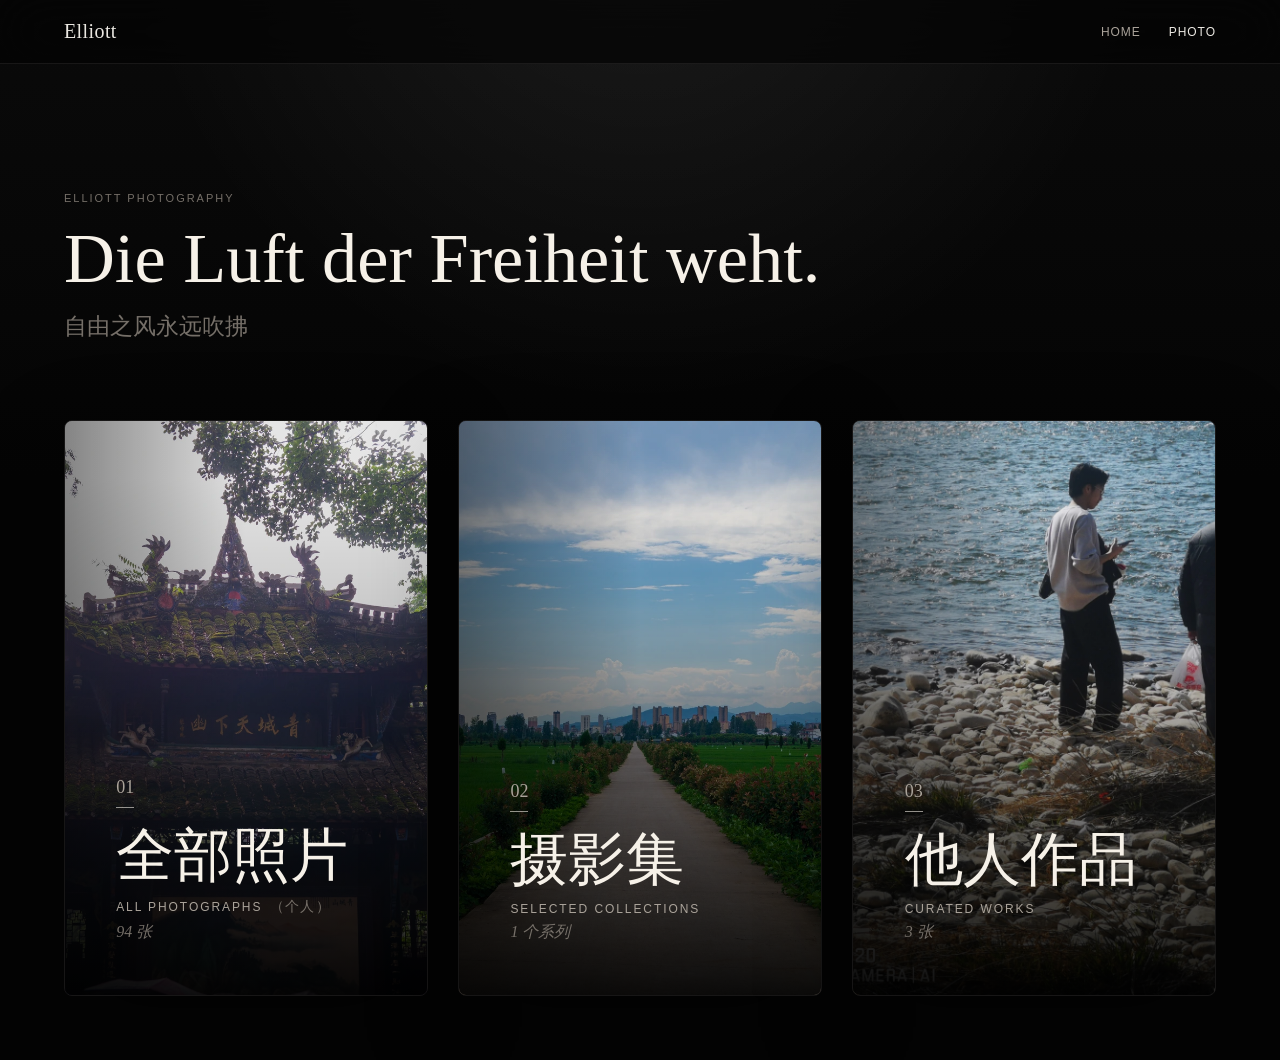
==== commit 92bfa787: "Enable cycling bg for 他人作品 tile" ====
--- a/photo/index.html
+++ b/photo/index.html
@@ -81,6 +81,7 @@
 
         var personalImgs = items.filter(function (p) { return !p.author; }).map(function (p) { return p.image; });
         var collectionImgs = items.filter(function (p) { return !!p.collection; }).map(function (p) { return p.image; });
+        var othersImgs = items.filter(function (p) { return !!p.author; }).map(function (p) { return p.image; });
 
         function randomFrom(arr) { return arr[Math.floor(Math.random() * arr.length)]; }
 
@@ -110,9 +111,9 @@
           setInterval(function () { cycleTile(tileBgCollections, collectionImgs); }, 6000);
         }
 
-        if (tileBgOthers) {
-          var othersImg = items.filter(function (p) { return !!p.author; }).map(function (p) { return p.image; })[0];
-          if (othersImg) tileBgOthers.src = othersImg;
+        if (tileBgOthers && othersImgs.length) {
+          tileBgOthers.src = randomFrom(othersImgs);
+          setInterval(function () { cycleTile(tileBgOthers, othersImgs); }, 6000);
         }
       })();
     </script>
--- a/assets/styles.css
+++ b/assets/styles.css
@@ -296,7 +296,7 @@
 .tile-title {
   color: var(--ink);
   font-family: var(--serif);
-  font-size: clamp(36px, 5vw, 72px);
+  font-size: clamp(34px, 4.5vw, 64px);
   font-weight: 400;
   line-height: 1.05;
 }
@@ -690,7 +690,7 @@
   }
 
   .tile-title {
-    font-size: clamp(40px, 13vw, 58px);
+    font-size: clamp(34px, 11vw, 50px);
   }
 
   .all-page {
